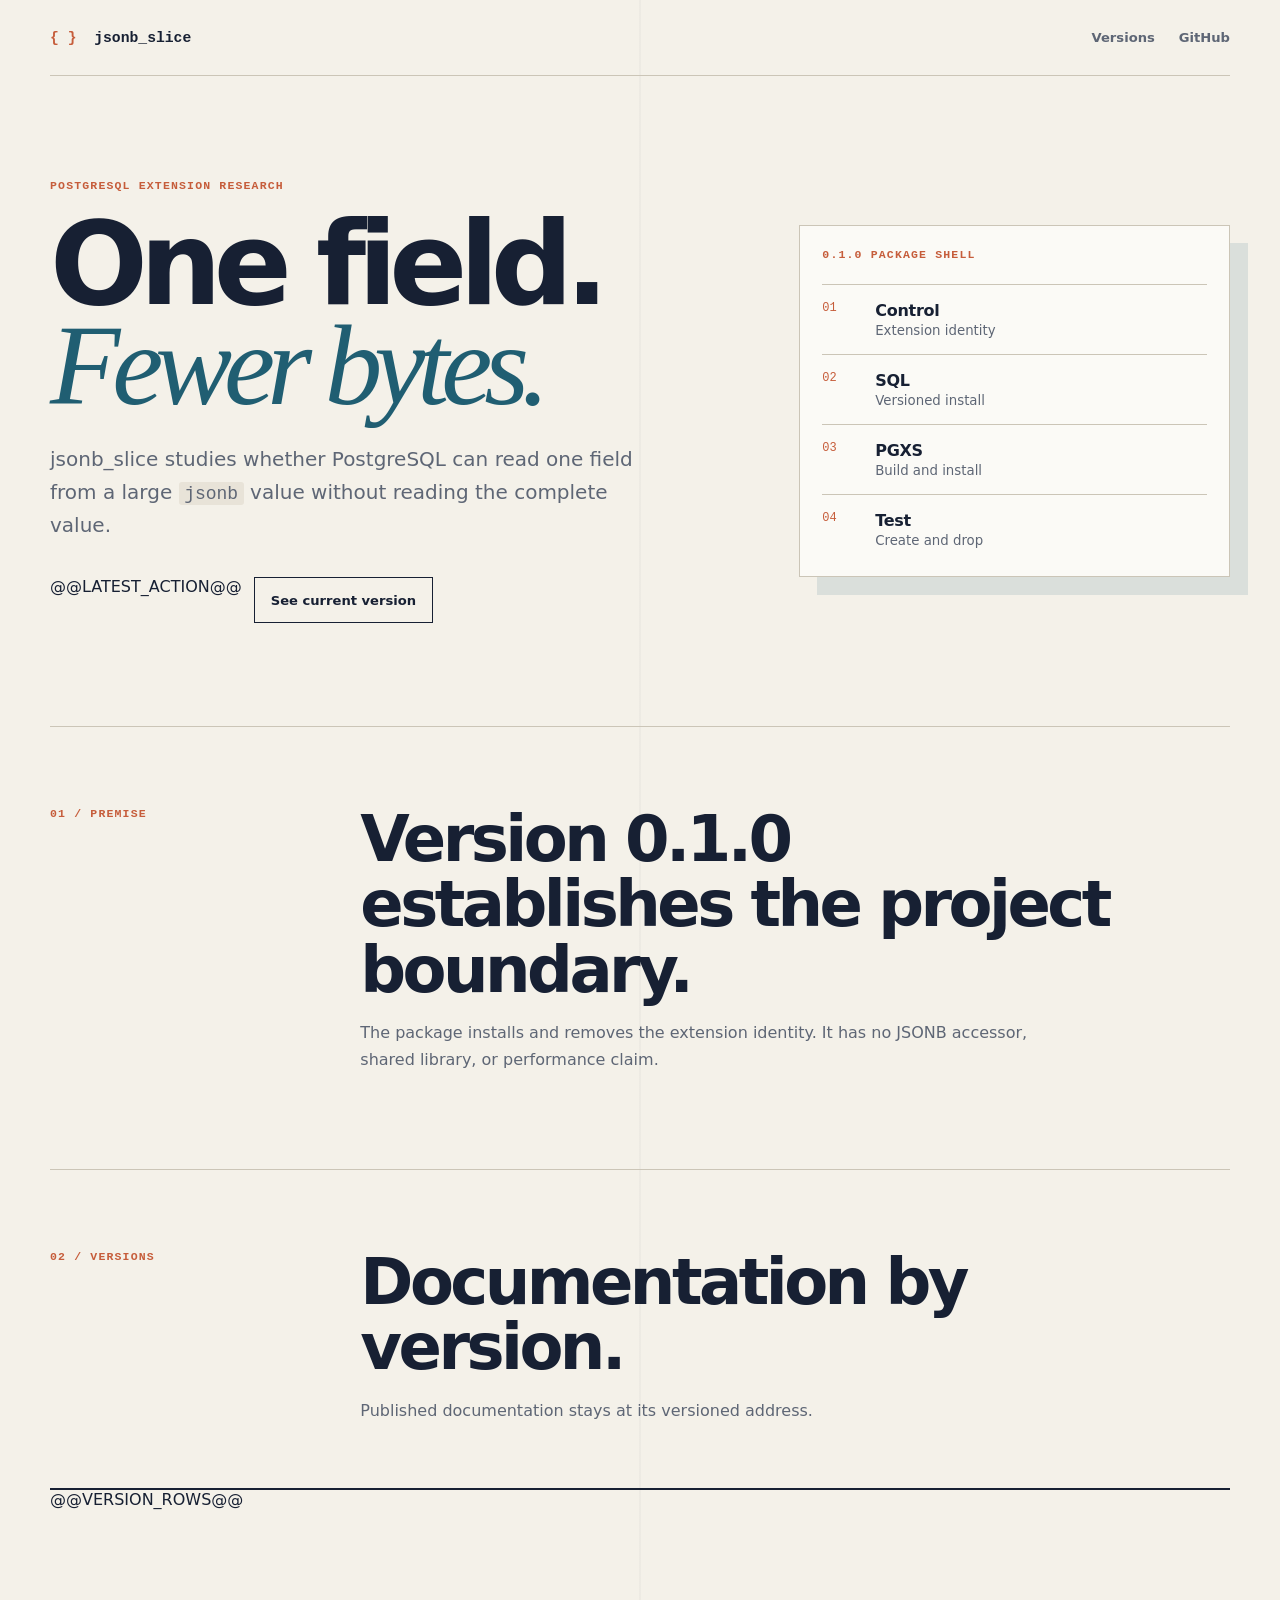
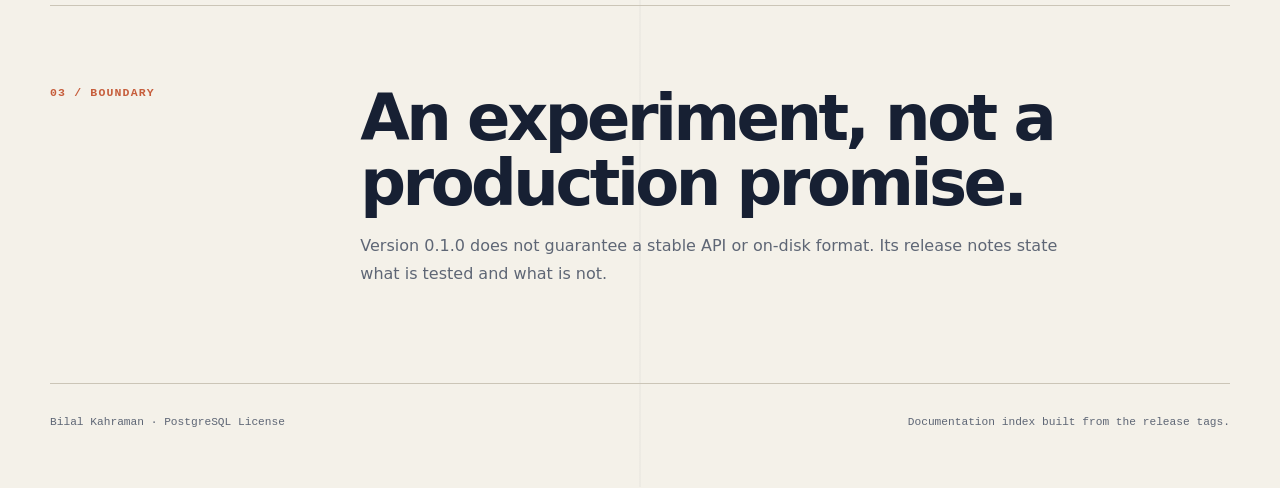
==== landing/index.html @ 5284e674 "Add CI and versioned documentation publishing" ====
<!doctype html>
<html lang="en">
<head>
  <meta charset="utf-8">
  <meta name="viewport" content="width=device-width, initial-scale=1">
  <meta name="description" content="Versioned documentation for the jsonb_slice PostgreSQL extension experiment.">
  <link rel="canonical" href="https://bilalkah.github.io/jsonb_slice/">
  <link rel="stylesheet" href="./styles.css">
  <title>jsonb_slice — PostgreSQL extension experiment</title>
</head>
<body>
  <header class="topbar">
    <a class="wordmark" href="./" aria-label="jsonb_slice documentation home">
      <span aria-hidden="true">{ }</span> jsonb_slice
    </a>
    <nav aria-label="Project links">
      <a href="#versions">Versions</a>
      <a href="https://github.com/bilalkah/jsonb_slice">GitHub</a>
    </nav>
  </header>

  <main>
    <section class="hero">
      <div class="hero-copy">
        <p class="eyebrow">PostgreSQL extension research</p>
        <h1>One field.<br><em>Fewer bytes.</em></h1>
        <p class="lede">
          jsonb_slice studies whether PostgreSQL can read one field from a
          large <code>jsonb</code> value without reading the complete value.
        </p>
        <div class="actions">
          @@LATEST_ACTION@@
          <a class="button secondary" href="#versions">See current version</a>
        </div>
      </div>

      <div class="read-path" aria-label="Contents of version 0.1.0">
        <p class="diagram-label">0.1.0 package shell</p>
        <ol>
          <li><span>01</span><strong>Control</strong><small>Extension identity</small></li>
          <li><span>02</span><strong>SQL</strong><small>Versioned install</small></li>
          <li><span>03</span><strong>PGXS</strong><small>Build and install</small></li>
          <li><span>04</span><strong>Test</strong><small>Create and drop</small></li>
        </ol>
      </div>
    </section>

    <section class="premise" aria-labelledby="premise-title">
      <p class="section-number">01 / Premise</p>
      <div>
        <h2 id="premise-title">Version 0.1.0 establishes the project boundary.</h2>
        <p>
          The package installs and removes the extension identity. It has no
          JSONB accessor, shared library, or performance claim.
        </p>
      </div>
    </section>

    <section class="versions" id="versions" aria-labelledby="versions-title">
      <div class="section-head">
        <p class="section-number">02 / Versions</p>
        <div>
          <h2 id="versions-title">Documentation by version.</h2>
          <p>Published documentation stays at its versioned address.</p>
        </div>
      </div>
      <div class="release-list">
        @@VERSION_ROWS@@
      </div>
    </section>

    <section class="notice" aria-labelledby="notice-title">
      <p class="section-number">03 / Boundary</p>
      <div>
        <h2 id="notice-title">An experiment, not a production promise.</h2>
        <p>
          Version 0.1.0 does not guarantee a stable API or on-disk format. Its
          release notes state what is tested and what is not.
        </p>
      </div>
    </section>
  </main>

  <footer>
    <p>Bilal Kahraman · PostgreSQL License</p>
    <p>Documentation index built from the release tags.</p>
  </footer>
</body>
</html>
---- landing/styles.css ----
:root {
  color-scheme: light;
  --ink: #172033;
  --muted: #5e6675;
  --paper: #f4f1e9;
  --panel: #fbfaf6;
  --line: #cbc5b7;
  --blue: #205e72;
  --coral: #c65d3b;
  --code: #e8e3d8;
  font-family: Inter, ui-sans-serif, system-ui, -apple-system, BlinkMacSystemFont,
    "Segoe UI", sans-serif;
  font-synthesis: none;
}

* {
  box-sizing: border-box;
}

html {
  scroll-behavior: smooth;
}

body {
  margin: 0;
  color: var(--ink);
  background:
    linear-gradient(90deg, transparent 49.9%, rgb(23 32 51 / 5%) 50%, transparent 50.1%),
    var(--paper);
}

a {
  color: inherit;
}

.topbar,
main,
footer {
  width: min(1180px, calc(100% - 40px));
  margin-inline: auto;
}

.topbar {
  display: flex;
  align-items: center;
  justify-content: space-between;
  min-height: 76px;
  border-bottom: 1px solid var(--line);
}

.wordmark {
  font-family: ui-monospace, SFMono-Regular, Menlo, monospace;
  font-size: 0.92rem;
  font-weight: 750;
  text-decoration: none;
}

.wordmark span {
  margin-right: 0.55rem;
  color: var(--coral);
}

nav {
  display: flex;
  gap: 1.5rem;
}

nav a {
  color: var(--muted);
  font-size: 0.82rem;
  font-weight: 700;
  text-decoration: none;
}

nav a:hover,
nav a:focus-visible {
  color: var(--coral);
}

.hero {
  display: grid;
  grid-template-columns: minmax(0, 1.2fr) minmax(330px, 0.8fr);
  gap: clamp(3rem, 8vw, 8rem);
  align-items: center;
  min-height: 650px;
  padding: 6rem 0;
}

.eyebrow,
.section-number,
.diagram-label {
  margin: 0 0 1.4rem;
  color: var(--coral);
  font-family: ui-monospace, SFMono-Regular, Menlo, monospace;
  font-size: 0.72rem;
  font-weight: 800;
  letter-spacing: 0.1em;
  text-transform: uppercase;
}

h1,
h2,
p {
  margin-top: 0;
}

h1 {
  max-width: 850px;
  margin-bottom: 1.7rem;
  font-size: clamp(3.8rem, 9vw, 7.7rem);
  line-height: 0.87;
  letter-spacing: -0.07em;
}

h1 em {
  color: var(--blue);
  font-family: Georgia, "Times New Roman", serif;
  font-weight: 500;
}

.lede {
  max-width: 620px;
  color: var(--muted);
  font-size: clamp(1.05rem, 2vw, 1.25rem);
  line-height: 1.65;
}

code {
  padding: 0.12rem 0.35rem;
  border-radius: 3px;
  background: var(--code);
  font-family: ui-monospace, SFMono-Regular, Menlo, monospace;
  font-size: 0.9em;
}

.actions {
  display: flex;
  flex-wrap: wrap;
  gap: 0.75rem;
  margin-top: 2.2rem;
}

.button {
  display: inline-flex;
  min-height: 46px;
  align-items: center;
  justify-content: center;
  padding: 0.7rem 1rem;
  border: 1px solid var(--ink);
  background: var(--ink);
  color: var(--paper);
  font-size: 0.82rem;
  font-weight: 760;
  text-decoration: none;
}

.button:hover,
.button:focus-visible {
  border-color: var(--coral);
  background: var(--coral);
}

.button.secondary {
  background: transparent;
  color: var(--ink);
}

.read-path {
  padding: 1.4rem;
  border: 1px solid var(--line);
  background: var(--panel);
  box-shadow: 18px 18px 0 rgb(32 94 114 / 12%);
}

.read-path ol {
  margin: 0;
  padding: 0;
  list-style: none;
}

.read-path li {
  display: grid;
  grid-template-columns: 2.5rem 1fr;
  gap: 0 0.8rem;
  padding: 1rem 0;
  border-top: 1px solid var(--line);
}

.read-path li:last-child {
  padding-bottom: 0.35rem;
}

.read-path span {
  grid-row: 1 / 3;
  color: var(--coral);
  font-family: ui-monospace, SFMono-Regular, Menlo, monospace;
  font-size: 0.75rem;
}

.read-path strong {
  letter-spacing: -0.015em;
}

.read-path small {
  margin-top: 0.2rem;
  color: var(--muted);
}

.premise,
.notice,
.section-head {
  display: grid;
  grid-template-columns: minmax(160px, 0.32fr) minmax(0, 1fr);
  gap: 2rem;
}

.premise,
.notice {
  padding: 5rem 0;
  border-top: 1px solid var(--line);
}

h2 {
  max-width: 760px;
  margin-bottom: 1rem;
  font-size: clamp(2rem, 5vw, 4.1rem);
  line-height: 1.02;
  letter-spacing: -0.055em;
}

.premise div > p,
.notice div > p,
.section-head div > p {
  max-width: 720px;
  color: var(--muted);
  line-height: 1.7;
}

.versions {
  padding: 5rem 0 6rem;
  border-top: 1px solid var(--line);
}

.release-list {
  margin-top: 3rem;
  border-top: 2px solid var(--ink);
}

.release-row {
  display: grid;
  grid-template-columns: minmax(140px, 0.25fr) minmax(0, 1fr) auto;
  gap: 1.5rem;
  align-items: start;
  padding: 1.5rem 0;
  border-bottom: 1px solid var(--line);
}

.release-version {
  font-family: ui-monospace, SFMono-Regular, Menlo, monospace;
  font-size: 0.78rem;
  font-weight: 750;
}

.release-copy h3 {
  margin: 0 0 0.4rem;
  font-size: 1.05rem;
}

.release-copy p {
  margin: 0;
  color: var(--muted);
  line-height: 1.55;
}

.release-state,
.release-link {
  display: inline-flex;
  min-width: 6.5rem;
  justify-content: center;
  padding: 0.3rem 0.5rem;
  border: 1px solid var(--line);
  color: var(--muted);
  font-family: ui-monospace, SFMono-Regular, Menlo, monospace;
  font-size: 0.68rem;
  font-weight: 750;
  letter-spacing: 0.04em;
  text-decoration: none;
  text-transform: uppercase;
}

.release-link {
  border-color: var(--blue);
  color: var(--blue);
}

.release-link:hover,
.release-link:focus-visible {
  border-color: var(--coral);
  color: var(--coral);
}

footer {
  display: flex;
  justify-content: space-between;
  gap: 2rem;
  padding: 2rem 0 3rem;
  border-top: 1px solid var(--line);
  color: var(--muted);
  font-family: ui-monospace, SFMono-Regular, Menlo, monospace;
  font-size: 0.7rem;
}

@media (max-width: 800px) {
  body {
    background: var(--paper);
  }

  .hero {
    grid-template-columns: 1fr;
    min-height: auto;
    padding: 4.5rem 0;
  }

  .premise,
  .notice,
  .section-head {
    grid-template-columns: 1fr;
    gap: 0.5rem;
  }

  .release-row {
    grid-template-columns: 1fr;
    gap: 0.65rem;
  }

  .release-state,
  .release-link {
    width: fit-content;
  }
}

@media (max-width: 520px) {
  .topbar,
  main,
  footer {
    width: min(100% - 28px, 1180px);
  }

  .topbar nav {
    gap: 0.8rem;
  }

  .topbar nav a:first-child {
    display: none;
  }

  h1 {
    font-size: clamp(3.3rem, 18vw, 5rem);
  }

  footer {
    flex-direction: column;
    gap: 0.2rem;
  }
}

@media (prefers-color-scheme: dark) {
  :root {
    color-scheme: dark;
    --ink: #ece7dc;
    --muted: #b5afa5;
    --paper: #101720;
    --panel: #18222d;
    --line: #39434d;
    --blue: #6bb5c6;
    --coral: #ef8967;
    --code: #26313c;
  }

  body {
    background:
      linear-gradient(90deg, transparent 49.9%, rgb(236 231 220 / 6%) 50%, transparent 50.1%),
      var(--paper);
  }
}

@media (prefers-reduced-motion: reduce) {
  html {
    scroll-behavior: auto;
  }
}
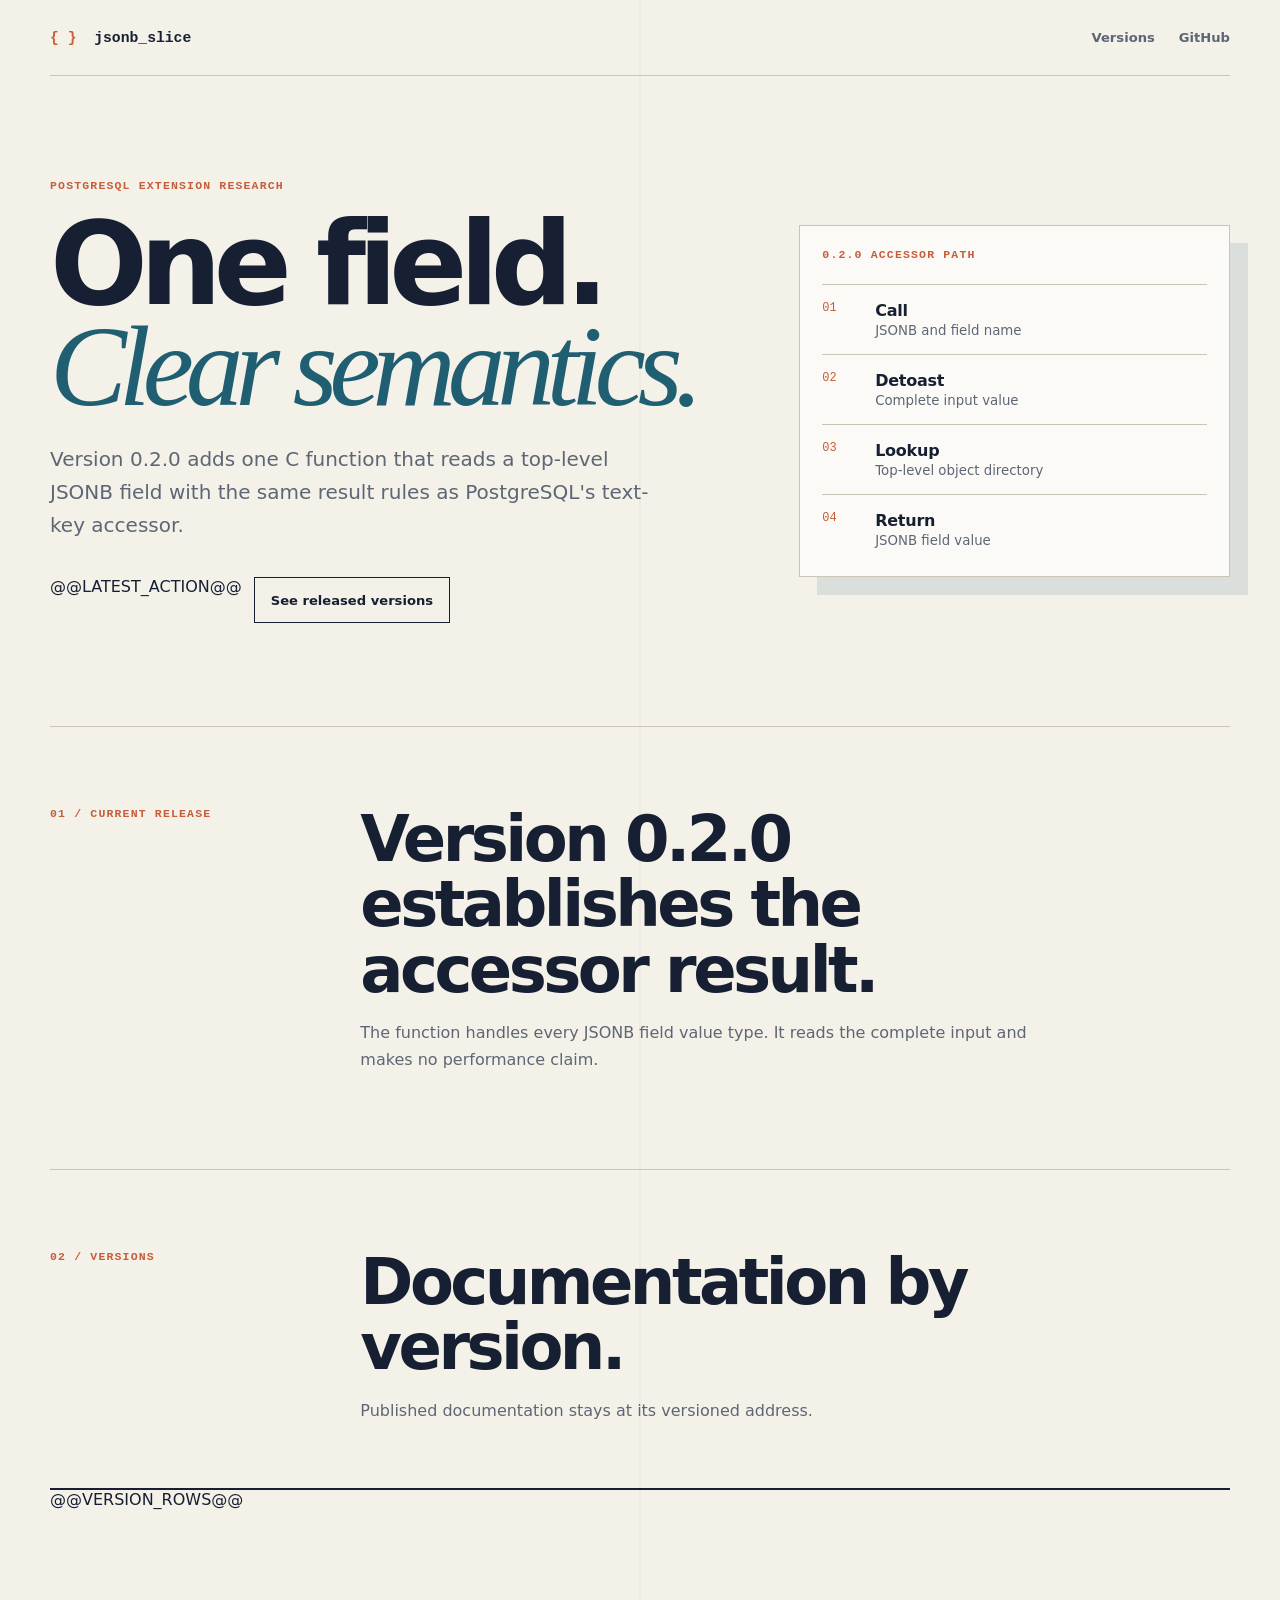
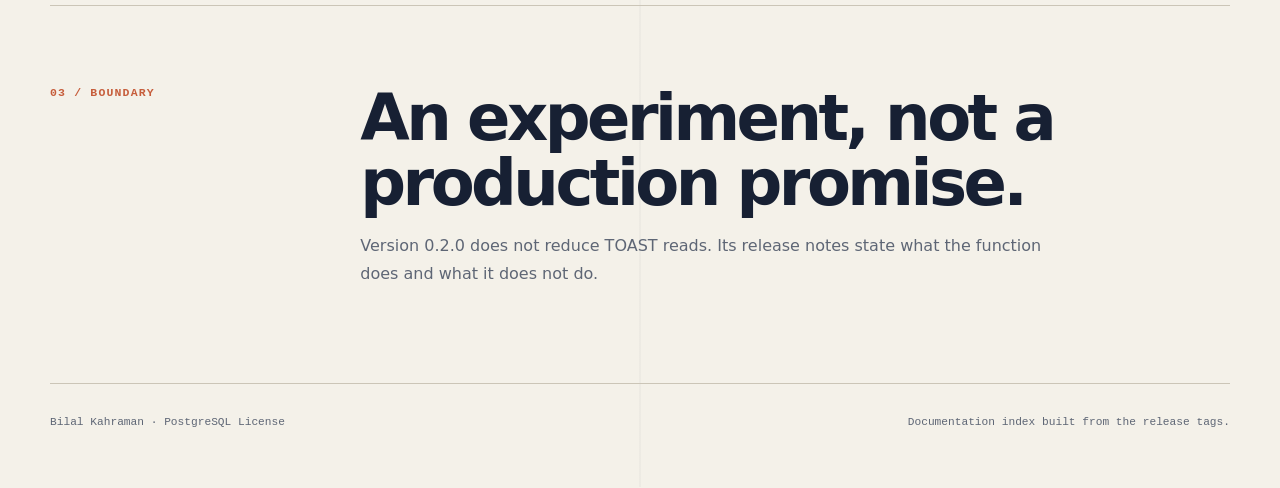
==== commit e2150a73: "Document the 0.2.0 release" ====
--- a/landing/index.html
+++ b/landing/index.html
@@ -23,35 +23,35 @@
     <section class="hero">
       <div class="hero-copy">
         <p class="eyebrow">PostgreSQL extension research</p>
-        <h1>One field.<br><em>Fewer bytes.</em></h1>
+        <h1>One field.<br><em>Clear semantics.</em></h1>
         <p class="lede">
-          jsonb_slice studies whether PostgreSQL can read one field from a
-          large <code>jsonb</code> value without reading the complete value.
+          Version 0.2.0 adds one C function that reads a top-level JSONB field
+          with the same result rules as PostgreSQL's text-key accessor.
         </p>
         <div class="actions">
           @@LATEST_ACTION@@
-          <a class="button secondary" href="#versions">See current version</a>
+          <a class="button secondary" href="#versions">See released versions</a>
         </div>
       </div>
 
-      <div class="read-path" aria-label="Contents of version 0.1.0">
-        <p class="diagram-label">0.1.0 package shell</p>
+      <div class="read-path" aria-label="Read path in version 0.2.0">
+        <p class="diagram-label">0.2.0 accessor path</p>
         <ol>
-          <li><span>01</span><strong>Control</strong><small>Extension identity</small></li>
-          <li><span>02</span><strong>SQL</strong><small>Versioned install</small></li>
-          <li><span>03</span><strong>PGXS</strong><small>Build and install</small></li>
-          <li><span>04</span><strong>Test</strong><small>Create and drop</small></li>
+          <li><span>01</span><strong>Call</strong><small>JSONB and field name</small></li>
+          <li><span>02</span><strong>Detoast</strong><small>Complete input value</small></li>
+          <li><span>03</span><strong>Lookup</strong><small>Top-level object directory</small></li>
+          <li><span>04</span><strong>Return</strong><small>JSONB field value</small></li>
         </ol>
       </div>
     </section>
 
     <section class="premise" aria-labelledby="premise-title">
-      <p class="section-number">01 / Premise</p>
+      <p class="section-number">01 / Current release</p>
       <div>
-        <h2 id="premise-title">Version 0.1.0 establishes the project boundary.</h2>
+        <h2 id="premise-title">Version 0.2.0 establishes the accessor result.</h2>
         <p>
-          The package installs and removes the extension identity. It has no
-          JSONB accessor, shared library, or performance claim.
+          The function handles every JSONB field value type. It reads the
+          complete input and makes no performance claim.
         </p>
       </div>
     </section>
@@ -74,8 +74,8 @@
       <div>
         <h2 id="notice-title">An experiment, not a production promise.</h2>
         <p>
-          Version 0.1.0 does not guarantee a stable API or on-disk format. Its
-          release notes state what is tested and what is not.
+          Version 0.2.0 does not reduce TOAST reads. Its release notes state
+          what the function does and what it does not do.
         </p>
       </div>
     </section>
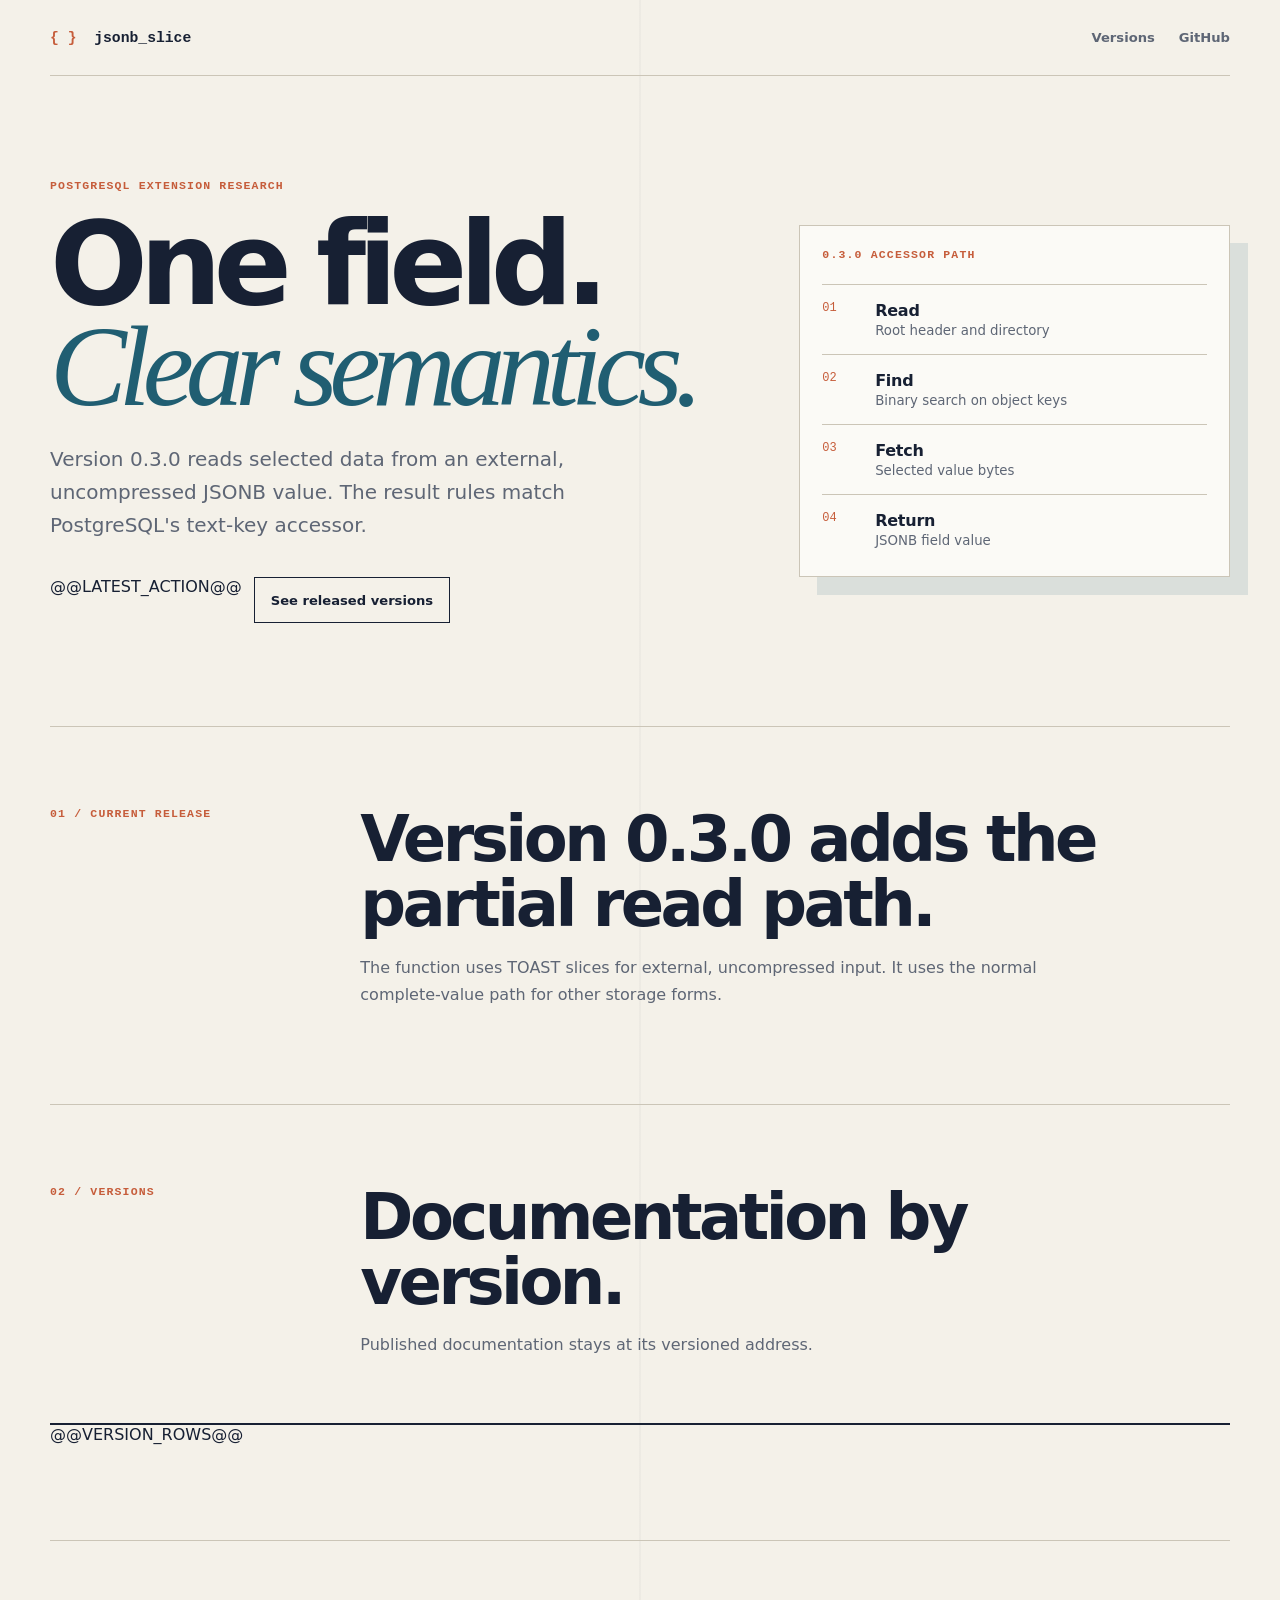
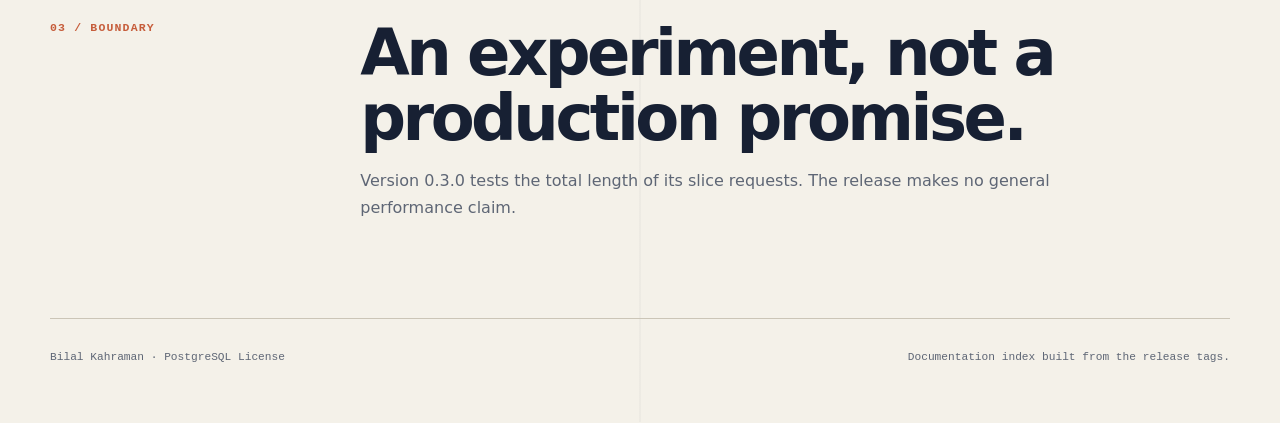
==== commit fec65689: "Document the 0.3.0 partial read boundary" ====
--- a/landing/index.html
+++ b/landing/index.html
@@ -25,8 +25,8 @@
         <p class="eyebrow">PostgreSQL extension research</p>
         <h1>One field.<br><em>Clear semantics.</em></h1>
         <p class="lede">
-          Version 0.2.0 adds one C function that reads a top-level JSONB field
-          with the same result rules as PostgreSQL's text-key accessor.
+          Version 0.3.0 reads selected data from an external, uncompressed
+          JSONB value. The result rules match PostgreSQL's text-key accessor.
         </p>
         <div class="actions">
           @@LATEST_ACTION@@
@@ -34,12 +34,12 @@
         </div>
       </div>
 
-      <div class="read-path" aria-label="Read path in version 0.2.0">
-        <p class="diagram-label">0.2.0 accessor path</p>
+      <div class="read-path" aria-label="Read path in version 0.3.0">
+        <p class="diagram-label">0.3.0 accessor path</p>
         <ol>
-          <li><span>01</span><strong>Call</strong><small>JSONB and field name</small></li>
-          <li><span>02</span><strong>Detoast</strong><small>Complete input value</small></li>
-          <li><span>03</span><strong>Lookup</strong><small>Top-level object directory</small></li>
+          <li><span>01</span><strong>Read</strong><small>Root header and directory</small></li>
+          <li><span>02</span><strong>Find</strong><small>Binary search on object keys</small></li>
+          <li><span>03</span><strong>Fetch</strong><small>Selected value bytes</small></li>
           <li><span>04</span><strong>Return</strong><small>JSONB field value</small></li>
         </ol>
       </div>
@@ -48,10 +48,10 @@
     <section class="premise" aria-labelledby="premise-title">
       <p class="section-number">01 / Current release</p>
       <div>
-        <h2 id="premise-title">Version 0.2.0 establishes the accessor result.</h2>
+        <h2 id="premise-title">Version 0.3.0 adds the partial read path.</h2>
         <p>
-          The function handles every JSONB field value type. It reads the
-          complete input and makes no performance claim.
+          The function uses TOAST slices for external, uncompressed input. It
+          uses the normal complete-value path for other storage forms.
         </p>
       </div>
     </section>
@@ -74,8 +74,8 @@
       <div>
         <h2 id="notice-title">An experiment, not a production promise.</h2>
         <p>
-          Version 0.2.0 does not reduce TOAST reads. Its release notes state
-          what the function does and what it does not do.
+          Version 0.3.0 tests the total length of its slice requests. The
+          release makes no general performance claim.
         </p>
       </div>
     </section>
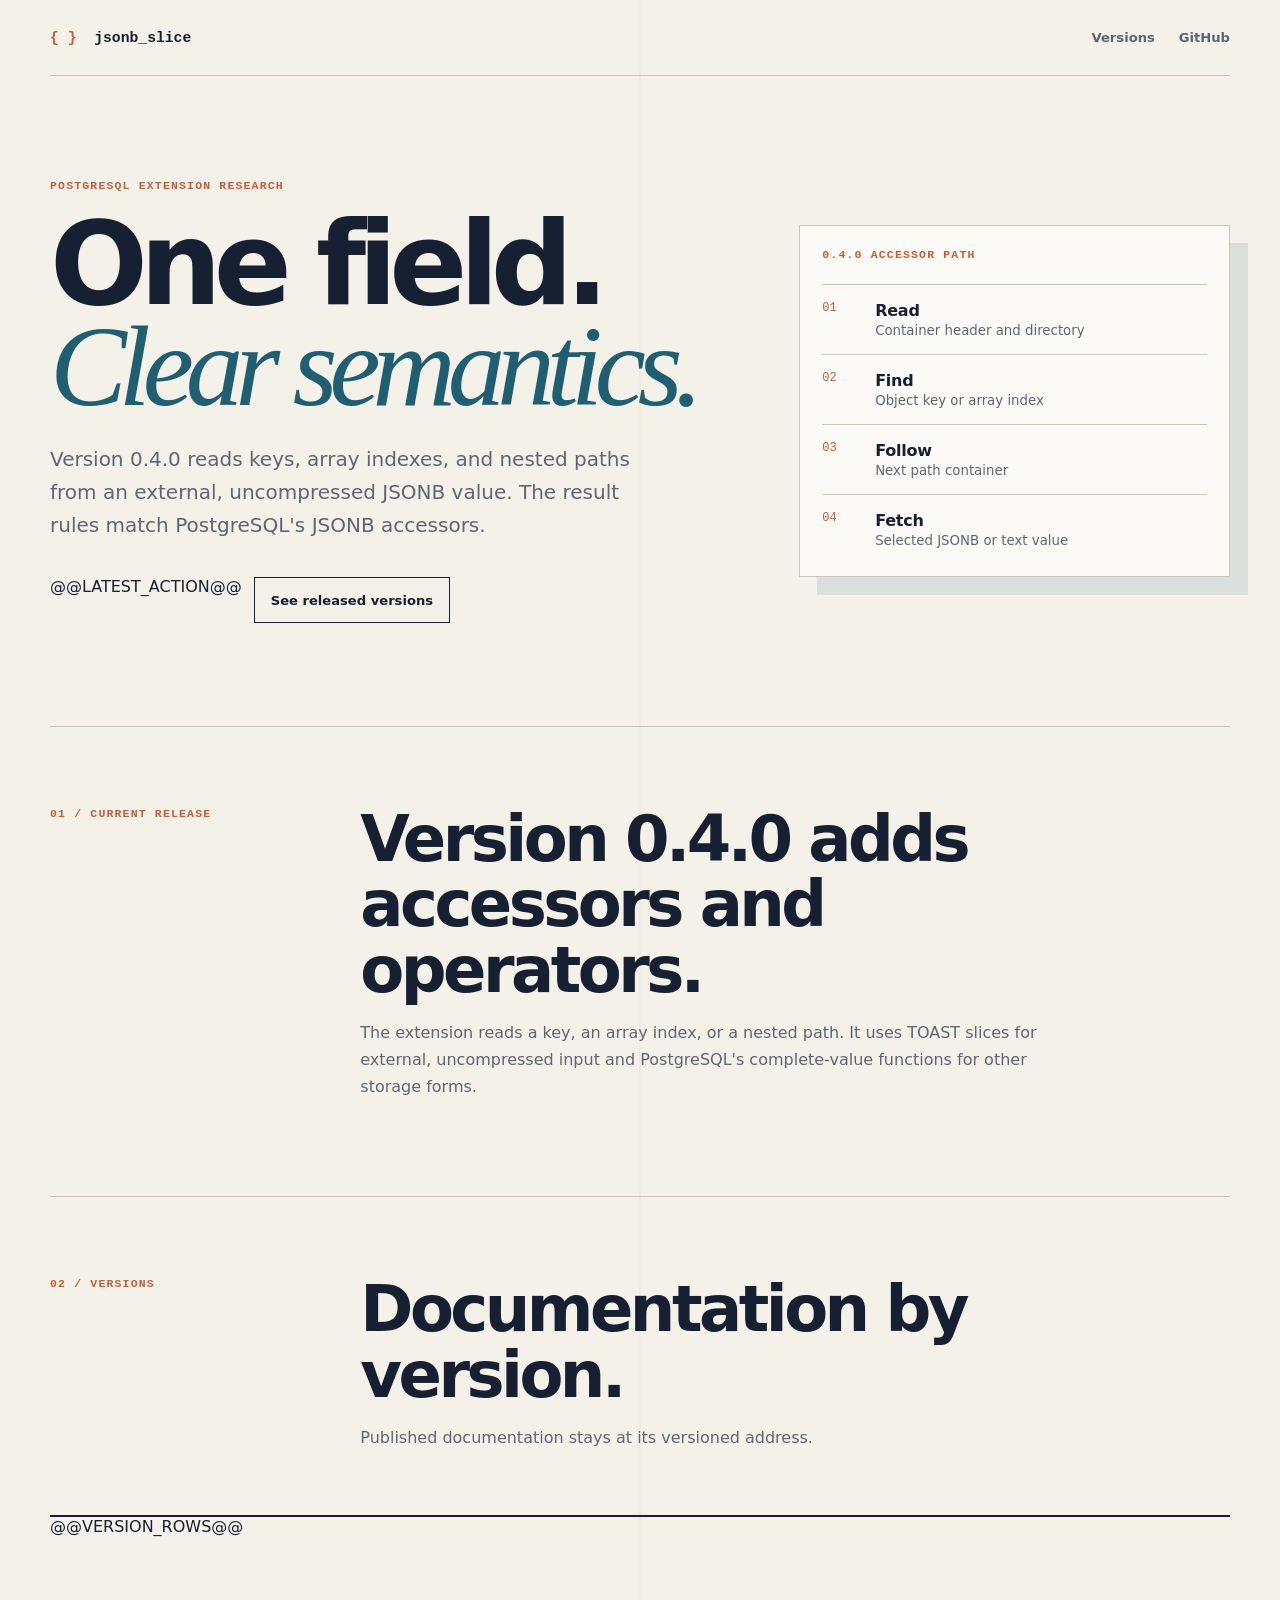
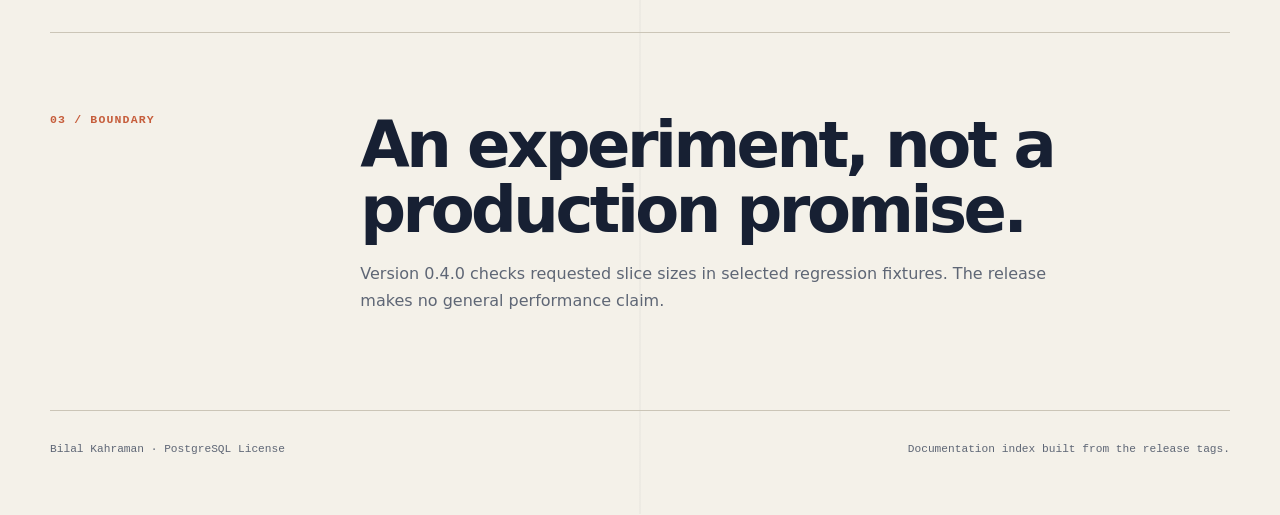
==== commit 3cc97cdd: "Document the 0.4.0 release" ====
--- a/landing/index.html
+++ b/landing/index.html
@@ -25,8 +25,9 @@
         <p class="eyebrow">PostgreSQL extension research</p>
         <h1>One field.<br><em>Clear semantics.</em></h1>
         <p class="lede">
-          Version 0.3.0 reads selected data from an external, uncompressed
-          JSONB value. The result rules match PostgreSQL's text-key accessor.
+          Version 0.4.0 reads keys, array indexes, and nested paths from an
+          external, uncompressed JSONB value. The result rules match
+          PostgreSQL's JSONB accessors.
         </p>
         <div class="actions">
           @@LATEST_ACTION@@
@@ -34,13 +35,13 @@
         </div>
       </div>
 
-      <div class="read-path" aria-label="Read path in version 0.3.0">
-        <p class="diagram-label">0.3.0 accessor path</p>
+      <div class="read-path" aria-label="Read path in version 0.4.0">
+        <p class="diagram-label">0.4.0 accessor path</p>
         <ol>
-          <li><span>01</span><strong>Read</strong><small>Root header and directory</small></li>
-          <li><span>02</span><strong>Find</strong><small>Binary search on object keys</small></li>
-          <li><span>03</span><strong>Fetch</strong><small>Selected value bytes</small></li>
-          <li><span>04</span><strong>Return</strong><small>JSONB field value</small></li>
+          <li><span>01</span><strong>Read</strong><small>Container header and directory</small></li>
+          <li><span>02</span><strong>Find</strong><small>Object key or array index</small></li>
+          <li><span>03</span><strong>Follow</strong><small>Next path container</small></li>
+          <li><span>04</span><strong>Fetch</strong><small>Selected JSONB or text value</small></li>
         </ol>
       </div>
     </section>
@@ -48,10 +49,11 @@
     <section class="premise" aria-labelledby="premise-title">
       <p class="section-number">01 / Current release</p>
       <div>
-        <h2 id="premise-title">Version 0.3.0 adds the partial read path.</h2>
+        <h2 id="premise-title">Version 0.4.0 adds accessors and operators.</h2>
         <p>
-          The function uses TOAST slices for external, uncompressed input. It
-          uses the normal complete-value path for other storage forms.
+          The extension reads a key, an array index, or a nested path. It uses
+          TOAST slices for external, uncompressed input and PostgreSQL's
+          complete-value functions for other storage forms.
         </p>
       </div>
     </section>
@@ -74,8 +76,8 @@
       <div>
         <h2 id="notice-title">An experiment, not a production promise.</h2>
         <p>
-          Version 0.3.0 tests the total length of its slice requests. The
-          release makes no general performance claim.
+          Version 0.4.0 checks requested slice sizes in selected regression
+          fixtures. The release makes no general performance claim.
         </p>
       </div>
     </section>
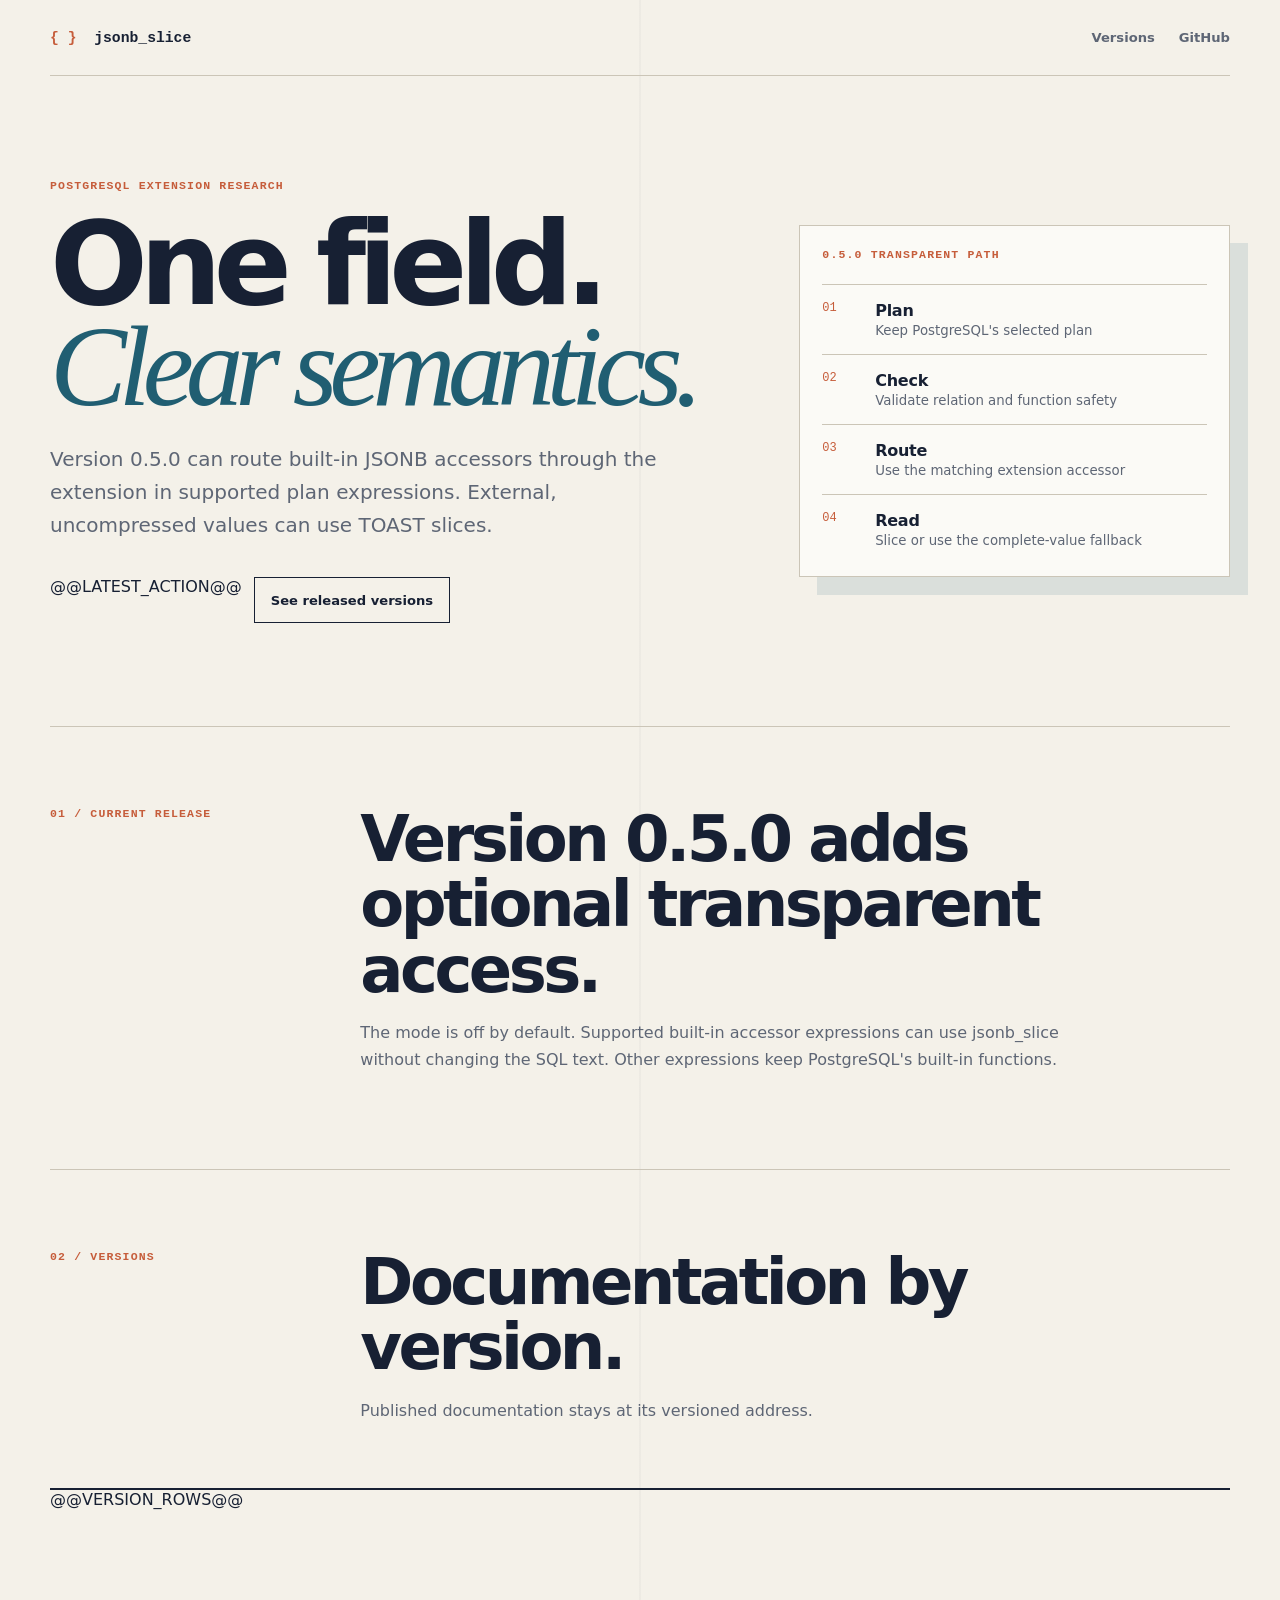
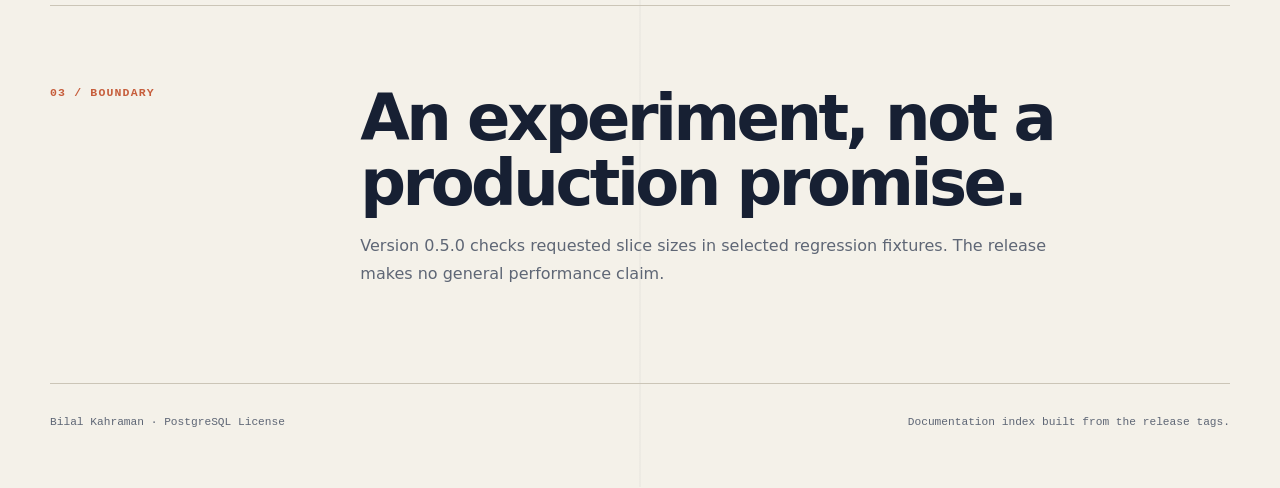
==== commit c73b5ab6: "Document the 0.5.0 transparent mode" ====
--- a/landing/index.html
+++ b/landing/index.html
@@ -25,9 +25,9 @@
         <p class="eyebrow">PostgreSQL extension research</p>
         <h1>One field.<br><em>Clear semantics.</em></h1>
         <p class="lede">
-          Version 0.4.0 reads keys, array indexes, and nested paths from an
-          external, uncompressed JSONB value. The result rules match
-          PostgreSQL's JSONB accessors.
+          Version 0.5.0 can route built-in JSONB accessors through the
+          extension in supported plan expressions. External, uncompressed
+          values can use TOAST slices.
         </p>
         <div class="actions">
           @@LATEST_ACTION@@
@@ -35,13 +35,13 @@
         </div>
       </div>
 
-      <div class="read-path" aria-label="Read path in version 0.4.0">
-        <p class="diagram-label">0.4.0 accessor path</p>
+      <div class="read-path" aria-label="Read path in version 0.5.0">
+        <p class="diagram-label">0.5.0 transparent path</p>
         <ol>
-          <li><span>01</span><strong>Read</strong><small>Container header and directory</small></li>
-          <li><span>02</span><strong>Find</strong><small>Object key or array index</small></li>
-          <li><span>03</span><strong>Follow</strong><small>Next path container</small></li>
-          <li><span>04</span><strong>Fetch</strong><small>Selected JSONB or text value</small></li>
+          <li><span>01</span><strong>Plan</strong><small>Keep PostgreSQL's selected plan</small></li>
+          <li><span>02</span><strong>Check</strong><small>Validate relation and function safety</small></li>
+          <li><span>03</span><strong>Route</strong><small>Use the matching extension accessor</small></li>
+          <li><span>04</span><strong>Read</strong><small>Slice or use the complete-value fallback</small></li>
         </ol>
       </div>
     </section>
@@ -49,11 +49,11 @@
     <section class="premise" aria-labelledby="premise-title">
       <p class="section-number">01 / Current release</p>
       <div>
-        <h2 id="premise-title">Version 0.4.0 adds accessors and operators.</h2>
+        <h2 id="premise-title">Version 0.5.0 adds optional transparent access.</h2>
         <p>
-          The extension reads a key, an array index, or a nested path. It uses
-          TOAST slices for external, uncompressed input and PostgreSQL's
-          complete-value functions for other storage forms.
+          The mode is off by default. Supported built-in accessor expressions
+          can use jsonb_slice without changing the SQL text. Other expressions
+          keep PostgreSQL's built-in functions.
         </p>
       </div>
     </section>
@@ -76,7 +76,7 @@
       <div>
         <h2 id="notice-title">An experiment, not a production promise.</h2>
         <p>
-          Version 0.4.0 checks requested slice sizes in selected regression
+          Version 0.5.0 checks requested slice sizes in selected regression
           fixtures. The release makes no general performance claim.
         </p>
       </div>
